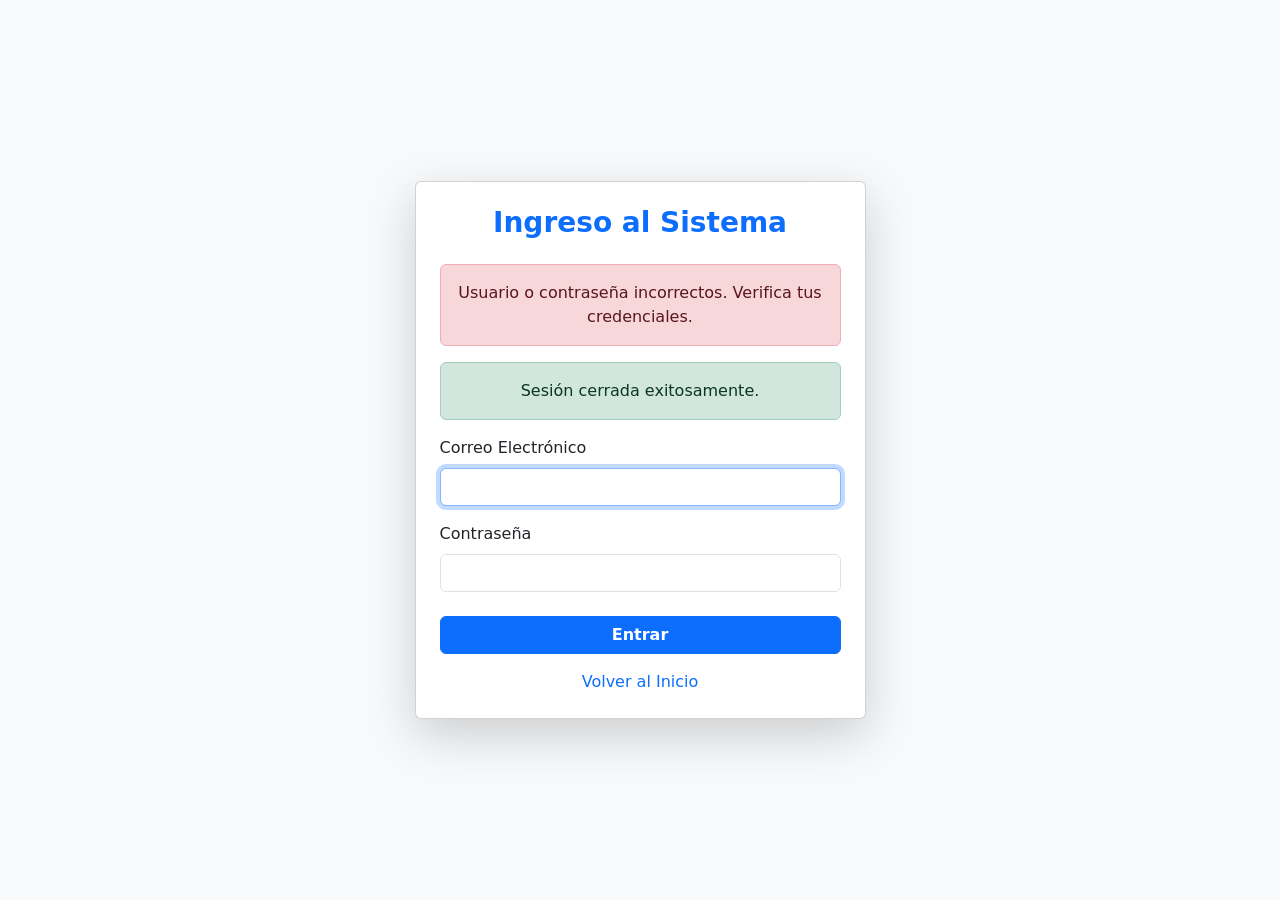
==== app/target/classes/templates/login.html @ 04d7a23e "Add files via upload" ====
<!DOCTYPE html>
<html lang="es" xmlns:th="http://www.thymeleaf.org">
<head>
    <meta charset="UTF-8">
    <title>Acceso | LogiStock</title>
    <link href="https://cdn.jsdelivr.net/npm/bootstrap@5.3.0/dist/css/bootstrap.min.css" rel="stylesheet">
</head>
<body class="bg-light d-flex align-items-center" style="height: 100vh;">
    <div class="container">
        <div class="row justify-content-center">
            <div class="col-md-5">
                <div class="card shadow-lg p-4">
                    <h3 class="text-center fw-bold text-primary mb-4">Ingreso al Sistema</h3>
                    
                    <div th:if="${param.error}" class="alert alert-danger text-center">
                        Usuario o contraseña incorrectos. Verifica tus credenciales.
                    </div>
                    <div th:if="${param.logout}" class="alert alert-success text-center">
                        Sesión cerrada exitosamente.
                    </div>

                    <form th:action="@{/login}" method="post">
                        <div class="mb-3">
                            <label class="form-label">Correo Electrónico</label>
                            <input type="email" name="username" class="form-control" required autofocus>
                        </div>
                        <div class="mb-4">
                            <label class="form-label">Contraseña</label>
                            <input type="password" name="password" class="form-control" required>
                        </div>
                        <button type="submit" class="btn btn-primary w-100 fw-bold">Entrar</button>
                    </form>
                    
                    <div class="text-center mt-3">
                        <a th:href="@{/}" class="text-decoration-none">Volver al Inicio</a>
                    </div>
                </div>
            </div>
        </div>
    </div>
</body>
</html>
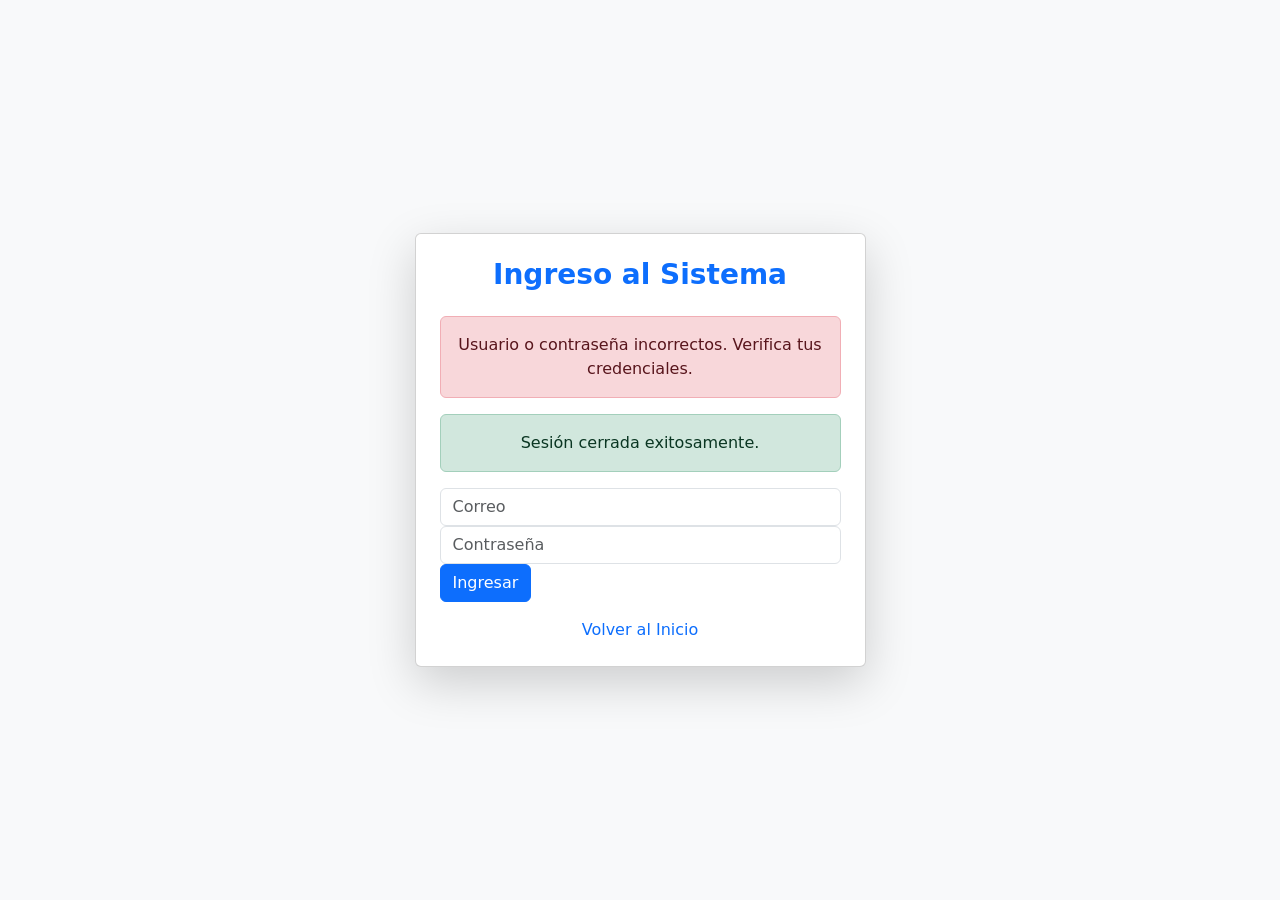
==== commit 79562f12: "Add files via upload" ====
--- a/app/target/classes/templates/login.html
+++ b/app/target/classes/templates/login.html
@@ -3,6 +3,7 @@
 <head>
     <meta charset="UTF-8">
     <title>Acceso | LogiStock</title>
+    <link rel="stylesheet" th:href="@{/css/style.css}">
     <link href="https://cdn.jsdelivr.net/npm/bootstrap@5.3.0/dist/css/bootstrap.min.css" rel="stylesheet">
 </head>
 <body class="bg-light d-flex align-items-center" style="height: 100vh;">
@@ -19,17 +20,11 @@
                         Sesión cerrada exitosamente.
                     </div>
 
-                    <form th:action="@{/login}" method="post">
-                        <div class="mb-3">
-                            <label class="form-label">Correo Electrónico</label>
-                            <input type="email" name="username" class="form-control" required autofocus>
-                        </div>
-                        <div class="mb-4">
-                            <label class="form-label">Contraseña</label>
-                            <input type="password" name="password" class="form-control" required>
-                        </div>
-                        <button type="submit" class="btn btn-primary w-100 fw-bold">Entrar</button>
-                    </form>
+                   <form th:action="@{/login}" method="post">
+    <input type="email" name="username" class="form-control" placeholder="Correo" required />
+    <input type="password" name="password" class="form-control" placeholder="Contraseña" required />
+    <button type="submit" class="btn btn-primary">Ingresar</button>
+</form>
                     
                     <div class="text-center mt-3">
                         <a th:href="@{/}" class="text-decoration-none">Volver al Inicio</a>
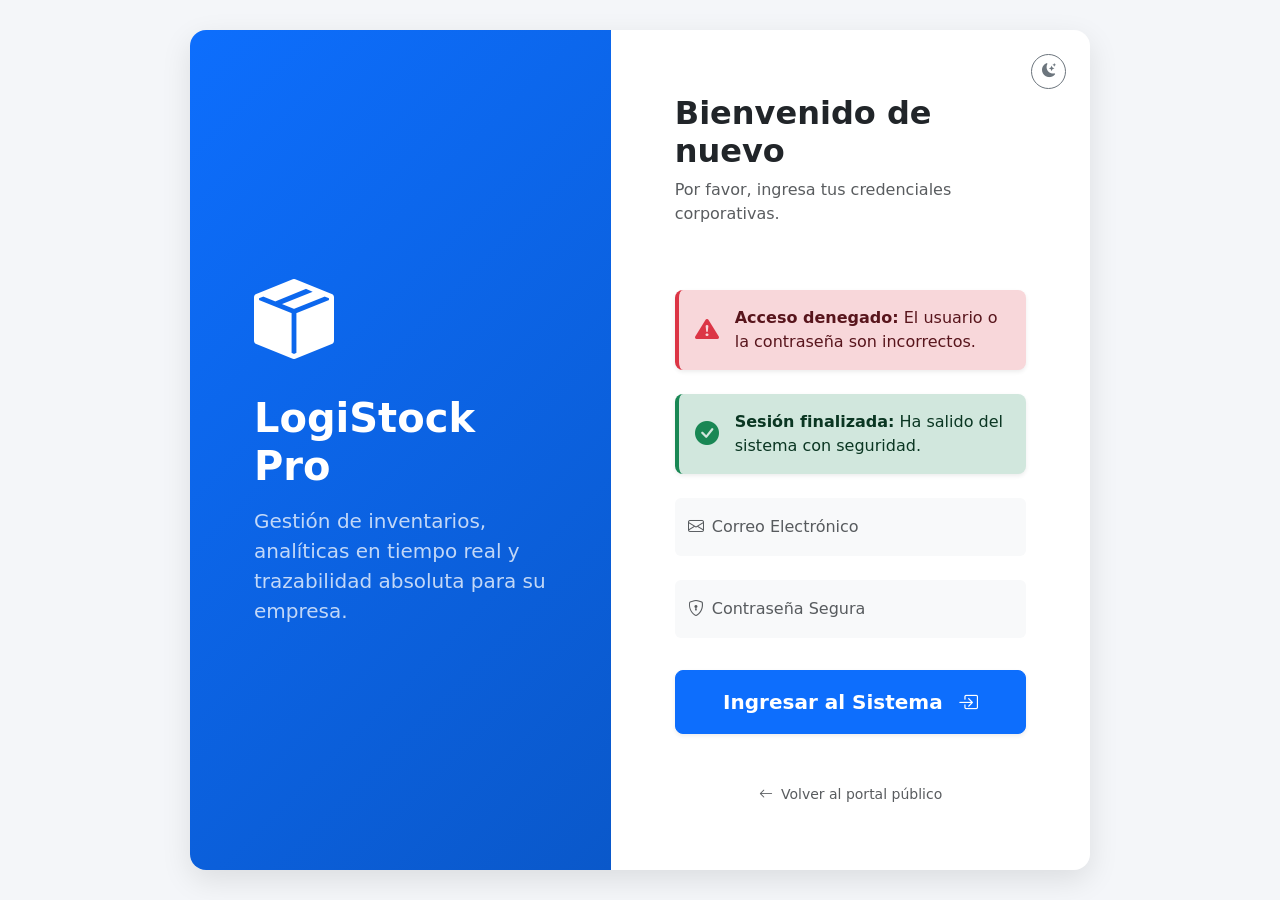
==== commit 40b79dff: "Add files via upload" ====
--- a/app/target/classes/templates/login.html
+++ b/app/target/classes/templates/login.html
@@ -2,36 +2,74 @@
 <html lang="es" xmlns:th="http://www.thymeleaf.org">
 <head>
     <meta charset="UTF-8">
-    <title>Acceso | LogiStock</title>
-    <link rel="stylesheet" th:href="@{/css/style.css}">
+    <meta name="viewport" content="width=device-width, initial-scale=1.0">
+    <title>Acceso Corporativo | LogiStock</title>
     <link href="https://cdn.jsdelivr.net/npm/bootstrap@5.3.0/dist/css/bootstrap.min.css" rel="stylesheet">
+    <link href="https://cdn.jsdelivr.net/npm/bootstrap-icons@1.10.0/font/bootstrap-icons.css" rel="stylesheet">
+    <link th:href="@{/css/style.css}" rel="stylesheet">
+    <style>
+        .login-page { min-height: 100vh; background-color: #f4f6f9; display: flex; align-items: center; justify-content: center; }
+        .login-wrapper { max-width: 900px; width: 100%; border-radius: 16px; overflow: hidden; box-shadow: 0 10px 30px rgba(0,0,0,0.1); display: flex; background: #fff; }
+        .login-brand-side { background: linear-gradient(135deg, #0d6efd 0%, #0a58ca 100%); color: white; padding: 4rem; display: flex; flex-direction: column; justify-content: center; flex: 1; }
+        .login-form-side { padding: 4rem; flex: 1.2; display: flex; flex-direction: column; justify-content: center; }
+        body.dark-mode .login-page { background-color: #121212; }
+        body.dark-mode .login-wrapper { background: #1e1e1e; box-shadow: 0 10px 30px rgba(0,0,0,0.5); }
+        @media (max-width: 768px) { .login-brand-side { display: none; } .login-form-side { padding: 2rem; } }
+    </style>
 </head>
-<body class="bg-light d-flex align-items-center" style="height: 100vh;">
-    <div class="container">
-        <div class="row justify-content-center">
-            <div class="col-md-5">
-                <div class="card shadow-lg p-4">
-                    <h3 class="text-center fw-bold text-primary mb-4">Ingreso al Sistema</h3>
-                    
-                    <div th:if="${param.error}" class="alert alert-danger text-center">
-                        Usuario o contraseña incorrectos. Verifica tus credenciales.
-                    </div>
-                    <div th:if="${param.logout}" class="alert alert-success text-center">
-                        Sesión cerrada exitosamente.
-                    </div>
+<body class="login-page transition-all">
 
-                   <form th:action="@{/login}" method="post">
-    <input type="email" name="username" class="form-control" placeholder="Correo" required />
-    <input type="password" name="password" class="form-control" placeholder="Contraseña" required />
-    <button type="submit" class="btn btn-primary">Ingresar</button>
-</form>
-                    
-                    <div class="text-center mt-3">
-                        <a th:href="@{/}" class="text-decoration-none">Volver al Inicio</a>
-                    </div>
+    <div class="login-wrapper m-3">
+        <div class="login-brand-side">
+            <i class="bi bi-box-seam-fill display-1 mb-4"></i>
+            <h1 class="fw-bold mb-3 tracking-tight">LogiStock Pro</h1>
+            <p class="fs-5 opacity-75 mb-0">Gestión de inventarios, analíticas en tiempo real y trazabilidad absoluta para su empresa.</p>
+        </div>
+        
+        <div class="login-form-side position-relative">
+            
+            <button id="btn-dark-mode" class="btn btn-sm btn-outline-secondary position-absolute top-0 end-0 m-4 rounded-circle" style="width: 35px; height: 35px;" title="Cambiar Tema">
+                <i class="bi bi-moon-stars-fill" id="iconoTema"></i>
+            </button>
+
+            <div class="mb-5">
+                <h2 class="fw-bold text-dark">Bienvenido de nuevo</h2>
+                <p class="text-muted">Por favor, ingresa tus credenciales corporativas.</p>
+            </div>
+            
+            <div th:if="${param.error}" class="alert alert-danger shadow-sm d-flex align-items-center p-3 mb-4 rounded-3 border-0 border-start border-danger border-4" role="alert">
+                <i class="bi bi-exclamation-triangle-fill fs-4 me-3 text-danger"></i>
+                <div><strong>Acceso denegado:</strong> El usuario o la contraseña son incorrectos.</div>
+            </div>
+            <div th:if="${param.logout}" class="alert alert-success shadow-sm d-flex align-items-center p-3 mb-4 rounded-3 border-0 border-start border-success border-4" role="alert">
+                <i class="bi bi-check-circle-fill fs-4 me-3 text-success"></i>
+                <div><strong>Sesión finalizada:</strong> Ha salido del sistema con seguridad.</div>
+            </div>
+            
+            <form th:action="@{/login}" method="post">
+                <div class="form-floating mb-4">
+                    <input type="email" class="form-control bg-light border-0" id="username" name="username" placeholder="nombre@empresa.com" required>
+                    <label for="username" class="text-muted"><i class="bi bi-envelope me-2"></i>Correo Electrónico</label>
                 </div>
+                
+                <div class="form-floating mb-4">
+                    <input type="password" class="form-control bg-light border-0" id="password" name="password" placeholder="Contraseña" required>
+                    <label for="password" class="text-muted"><i class="bi bi-shield-lock me-2"></i>Contraseña Segura</label>
+                </div>
+                
+                <button type="submit" class="btn btn-primary w-100 py-3 fw-bold fs-5 shadow-sm rounded-3 transition-all hover-shadow mt-2">
+                    Ingresar al Sistema <i class="bi bi-box-arrow-in-right ms-2"></i>
+                </button>
+            </form>
+            
+            <div class="text-center mt-5">
+                <a th:href="@{/}" class="text-decoration-none text-muted small fw-medium transition-all hover-primary">
+                    <i class="bi bi-arrow-left me-1"></i> Volver al portal público
+                </a>
             </div>
         </div>
     </div>
+
+    <script th:src="@{/js/script.js}"></script>
 </body>
 </html>
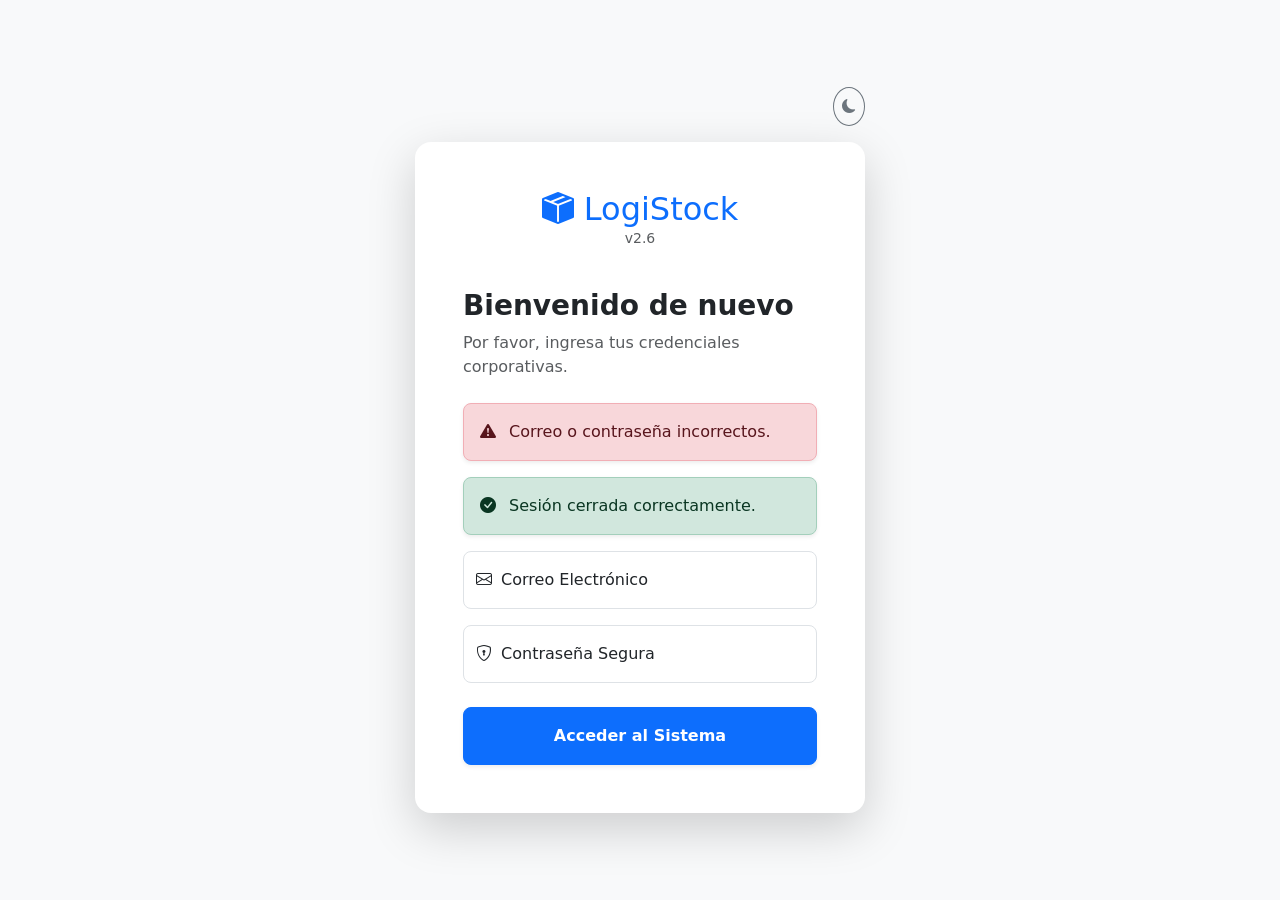
==== commit fe777eb9: "Add files via upload" ====
--- a/app/target/classes/templates/login.html
+++ b/app/target/classes/templates/login.html
@@ -3,73 +3,115 @@
 <head>
     <meta charset="UTF-8">
     <meta name="viewport" content="width=device-width, initial-scale=1.0">
-    <title>Acceso Corporativo | LogiStock</title>
+    <title>Acceso | LogiStock</title>
     <link href="https://cdn.jsdelivr.net/npm/bootstrap@5.3.0/dist/css/bootstrap.min.css" rel="stylesheet">
     <link href="https://cdn.jsdelivr.net/npm/bootstrap-icons@1.10.0/font/bootstrap-icons.css" rel="stylesheet">
     <link th:href="@{/css/style.css}" rel="stylesheet">
     <style>
-        .login-page { min-height: 100vh; background-color: #f4f6f9; display: flex; align-items: center; justify-content: center; }
-        .login-wrapper { max-width: 900px; width: 100%; border-radius: 16px; overflow: hidden; box-shadow: 0 10px 30px rgba(0,0,0,0.1); display: flex; background: #fff; }
-        .login-brand-side { background: linear-gradient(135deg, #0d6efd 0%, #0a58ca 100%); color: white; padding: 4rem; display: flex; flex-direction: column; justify-content: center; flex: 1; }
-        .login-form-side { padding: 4rem; flex: 1.2; display: flex; flex-direction: column; justify-content: center; }
-        body.dark-mode .login-page { background-color: #121212; }
-        body.dark-mode .login-wrapper { background: #1e1e1e; box-shadow: 0 10px 30px rgba(0,0,0,0.5); }
-        @media (max-width: 768px) { .login-brand-side { display: none; } .login-form-side { padding: 2rem; } }
+        /* CSS ESPECÍFICO PARA CORREGIR EL MODO OSCURO EN EL LOGIN */
+        .card-login {
+            background-color: var(--bs-body-bg);
+            transition: background-color 0.3s ease;
+        }
+        [data-bs-theme="dark"] .form-floating > label {
+            color: #adb5bd !important;
+        }
+        [data-bs-theme="dark"] .form-control {
+            background-color: #2b3035 !important;
+            color: #ffffff !important;
+            border-color: #495057;
+        }
+        [data-bs-theme="dark"] .form-control:focus {
+            border-color: #0d6efd;
+            box-shadow: 0 0 0 0.25rem rgba(13, 110, 253, 0.25);
+        }
+        /* Esto previene que el fondo transparente solape las letras al autocompletar Chrome */
+        [data-bs-theme="dark"] .form-control:-webkit-autofill {
+            -webkit-box-shadow: 0 0 0 1000px #2b3035 inset !important;
+            -webkit-text-fill-color: #ffffff !important;
+        }
     </style>
 </head>
-<body class="login-page transition-all">
+<body class="d-flex align-items-center py-4 bg-light transition-all" id="login-body" style="min-height: 100vh;">
+    
+    <main class="form-signin w-100 m-auto" style="max-width: 450px;">
+        <!-- Botón para alternar Modo Oscuro (Opcional, si tienes tu propia lógica, mantén la tuya) -->
+        <div class="text-end mb-3">
+            <button class="btn btn-sm btn-outline-secondary rounded-circle p-2" id="darkModeToggle" aria-label="Toggle Dark Mode">
+                <i class="bi bi-moon-fill" id="darkModeIcon"></i>
+            </button>
+        </div>
 
-    <div class="login-wrapper m-3">
-        <div class="login-brand-side">
-            <i class="bi bi-box-seam-fill display-1 mb-4"></i>
-            <h1 class="fw-bold mb-3 tracking-tight">LogiStock Pro</h1>
-            <p class="fs-5 opacity-75 mb-0">Gestión de inventarios, analíticas en tiempo real y trazabilidad absoluta para su empresa.</p>
-        </div>
-        
-        <div class="login-form-side position-relative">
-            
-            <button id="btn-dark-mode" class="btn btn-sm btn-outline-secondary position-absolute top-0 end-0 m-4 rounded-circle" style="width: 35px; height: 35px;" title="Cambiar Tema">
-                <i class="bi bi-moon-stars-fill" id="iconoTema"></i>
-            </button>
-
-            <div class="mb-5">
-                <h2 class="fw-bold text-dark">Bienvenido de nuevo</h2>
-                <p class="text-muted">Por favor, ingresa tus credenciales corporativas.</p>
+        <div class="card card-login shadow-lg border-0 rounded-4 p-4 p-md-5">
+            <div class="text-center mb-4">
+                <h2 class="fw-black text-primary mb-0"><i class="bi bi-box-seam-fill"></i> LogiStock</h2>
+                <p class="text-muted small">v2.6</p>
             </div>
             
-            <div th:if="${param.error}" class="alert alert-danger shadow-sm d-flex align-items-center p-3 mb-4 rounded-3 border-0 border-start border-danger border-4" role="alert">
-                <i class="bi bi-exclamation-triangle-fill fs-4 me-3 text-danger"></i>
-                <div><strong>Acceso denegado:</strong> El usuario o la contraseña son incorrectos.</div>
+            <h3 class="fw-bold mb-2">Bienvenido de nuevo</h3>
+            <p class="text-muted mb-4">Por favor, ingresa tus credenciales corporativas.</p>
+
+            <div th:if="${param.error}" class="alert alert-danger shadow-sm rounded-3">
+                <i class="bi bi-exclamation-triangle-fill me-2"></i> Correo o contraseña incorrectos.
             </div>
-            <div th:if="${param.logout}" class="alert alert-success shadow-sm d-flex align-items-center p-3 mb-4 rounded-3 border-0 border-start border-success border-4" role="alert">
-                <i class="bi bi-check-circle-fill fs-4 me-3 text-success"></i>
-                <div><strong>Sesión finalizada:</strong> Ha salido del sistema con seguridad.</div>
+            <div th:if="${param.logout}" class="alert alert-success shadow-sm rounded-3">
+                <i class="bi bi-check-circle-fill me-2"></i> Sesión cerrada correctamente.
             </div>
-            
+
             <form th:action="@{/login}" method="post">
-                <div class="form-floating mb-4">
-                    <input type="email" class="form-control bg-light border-0" id="username" name="username" placeholder="nombre@empresa.com" required>
-                    <label for="username" class="text-muted"><i class="bi bi-envelope me-2"></i>Correo Electrónico</label>
+                <!-- EL PLACEHOLDER ES OBLIGATORIO PARA QUE EL FLOATING LABEL FUNCIONE -->
+                <div class="form-floating mb-3">
+                    <input type="email" class="form-control rounded-3" id="username" name="username" placeholder="nombre@correo.com" required autocomplete="email">
+                    <label for="username"><i class="bi bi-envelope me-1"></i> Correo Electrónico</label>
                 </div>
                 
                 <div class="form-floating mb-4">
-                    <input type="password" class="form-control bg-light border-0" id="password" name="password" placeholder="Contraseña" required>
-                    <label for="password" class="text-muted"><i class="bi bi-shield-lock me-2"></i>Contraseña Segura</label>
+                    <input type="password" class="form-control rounded-3" id="password" name="password" placeholder="Contraseña" required autocomplete="current-password">
+                    <label for="password"><i class="bi bi-shield-lock me-1"></i> Contraseña Segura</label>
                 </div>
-                
-                <button type="submit" class="btn btn-primary w-100 py-3 fw-bold fs-5 shadow-sm rounded-3 transition-all hover-shadow mt-2">
-                    Ingresar al Sistema <i class="bi bi-box-arrow-in-right ms-2"></i>
+
+                <button class="btn btn-primary w-100 py-3 rounded-3 fw-bold shadow-sm hover-shadow" type="submit">
+                    Acceder al Sistema
                 </button>
             </form>
-            
-            <div class="text-center mt-5">
-                <a th:href="@{/}" class="text-decoration-none text-muted small fw-medium transition-all hover-primary">
-                    <i class="bi bi-arrow-left me-1"></i> Volver al portal público
-                </a>
-            </div>
         </div>
-    </div>
+    </main>
 
-    <script th:src="@{/js/script.js}"></script>
+    <!-- Script básico para aplicar el data-bs-theme que arregla los colores oscuros nativamente -->
+    <script>
+        document.addEventListener('DOMContentLoaded', () => {
+            const toggleBtn = document.getElementById('darkModeToggle');
+            const icon = document.getElementById('darkModeIcon');
+            const html = document.documentElement;
+            const body = document.getElementById('login-body');
+
+            // Verifica si el usuario ya tenía modo oscuro activado
+            if (localStorage.getItem('theme') === 'dark') {
+                activarModoOscuro();
+            }
+
+            toggleBtn.addEventListener('click', () => {
+                if (html.getAttribute('data-bs-theme') === 'dark') {
+                    activarModoClaro();
+                } else {
+                    activarModoOscuro();
+                }
+            });
+
+            function activarModoOscuro() {
+                html.setAttribute('data-bs-theme', 'dark');
+                body.classList.replace('bg-light', 'bg-dark');
+                icon.classList.replace('bi-moon-fill', 'bi-sun-fill');
+                localStorage.setItem('theme', 'dark');
+            }
+
+            function activarModoClaro() {
+                html.setAttribute('data-bs-theme', 'light');
+                body.classList.replace('bg-dark', 'bg-light');
+                icon.classList.replace('bi-sun-fill', 'bi-moon-fill');
+                localStorage.setItem('theme', 'light');
+            }
+        });
+    </script>
 </body>
 </html>
